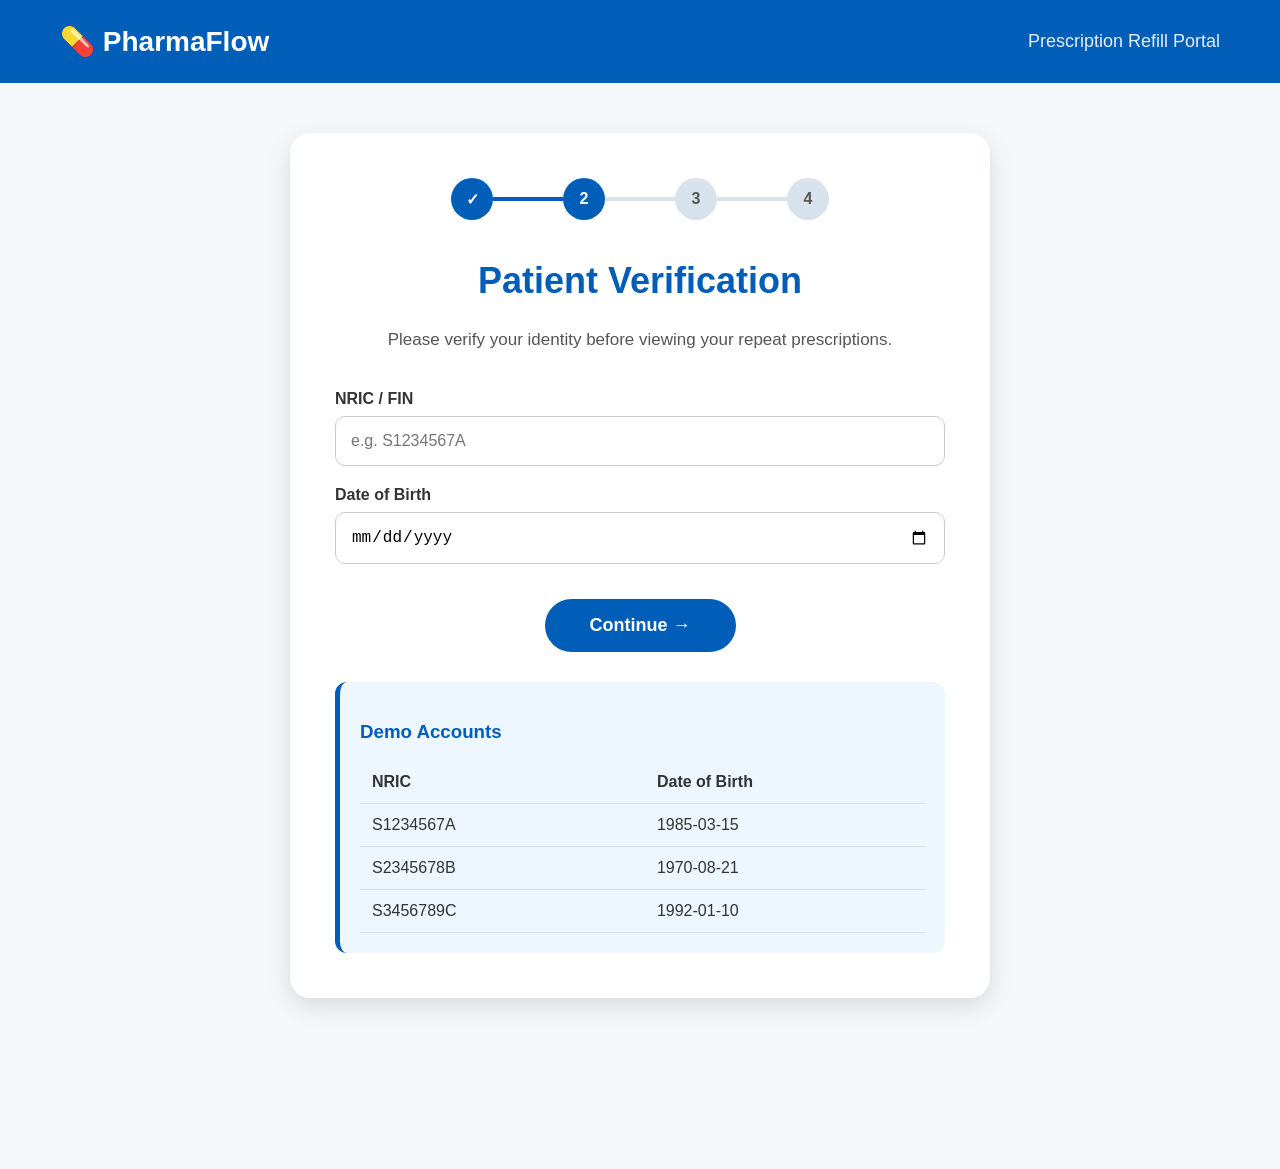
==== verify.html @ 3aa09349 "Add files via upload" ====
<!DOCTYPE html>
<html lang="en">

<head>

    <meta charset="UTF-8">
    <meta name="viewport" content="width=device-width, initial-scale=1.0">

    <title>Patient Verification | PharmaFlow</title>

    <link rel="stylesheet" href="css/style.css">

</head>


<body>


<header>

    <div class="logo">

        💊 PharmaFlow

    </div>


    <div class="subtitle">

        Prescription Refill Portal

    </div>


</header>



<main>


<div class="card">


    <!-- Progress -->

    <div class="progress">


        <div class="step completed">

            ✓

        </div>


        <div class="line completed"></div>


        <div class="step active">

            2

        </div>


        <div class="line"></div>


        <div class="step">

            3

        </div>


        <div class="line"></div>


        <div class="step">

            4

        </div>


    </div>



    <h1>

        Patient Verification

    </h1>



    <p class="description">

        Please verify your identity before viewing your repeat prescriptions.

    </p>



    <br>



    <div class="form-group">


        <label for="ic">

            NRIC / FIN

        </label>


        <input

            type="text"

            id="ic"

            placeholder="e.g. S1234567A"

        >


    </div>




    <div class="form-group">


        <label for="dob">

            Date of Birth

        </label>


        <input

            type="date"

            id="dob"

        >


    </div>




    <p id="errorMessage" class="error"></p>




    <button id="loginButton">

        Continue →

    </button>





    <div class="notice">


        <h3>

            Demo Accounts

        </h3>



        <div class="table-wrapper">


            <table>


                <tr>

                    <th>NRIC</th>

                    <th>Date of Birth</th>

                </tr>



                <tr>

                    <td>S1234567A</td>

                    <td>1985-03-15</td>

                </tr>



                <tr>

                    <td>S2345678B</td>

                    <td>1970-08-21</td>

                </tr>



                <tr>

                    <td>S3456789C</td>

                    <td>1992-01-10</td>

                </tr>


            </table>


        </div>


    </div>



</div>


</main>



<script src="js/database.js"></script>

<script src="js/auth.js"></script>


</body>

</html>
---- css/style.css ----
/* ==========================================
   GLOBAL RESET
========================================== */

*{
    box-sizing:border-box;
}


body{

    margin:0;

    min-height:100vh;

    padding-bottom:120px;

    font-family:
    Arial,
    Helvetica,
    sans-serif;

    background:#f4f8fb;

    color:#333;

}



/* ==========================================
   HEADER
========================================== */


header{

    background:#005EB8;

    color:white;

    padding:25px 60px;

    display:flex;

    justify-content:space-between;

    align-items:center;

}


.logo{

    font-size:28px;

    font-weight:bold;

}


.subtitle{

    font-size:18px;

    opacity:.9;

}



/* ==========================================
   MAIN CARD
========================================== */


main{

    display:flex;

    justify-content:center;

    padding:50px 20px;

}



.card{

    background:white;

    width:700px;

    max-width:100%;

    padding:45px;

    border-radius:20px;

    box-shadow:
    0 8px 25px rgba(0,0,0,.12);

}



/* ==========================================
   PROGRESS
========================================== */


.progress{

    display:flex;

    justify-content:center;

    align-items:center;

    margin-bottom:40px;

}


.step{

    width:42px;

    height:42px;

    flex-shrink:0;

    border-radius:50%;

    background:#d8e2eb;

    color:#555;

    display:flex;

    justify-content:center;

    align-items:center;

    font-weight:bold;

}


.step.active,
.step.completed{

    background:#005EB8;

    color:white;

}


.line{

    width:70px;

    height:4px;

    background:#d8e2eb;

}



.line.completed{

    background:#005EB8;

}



/* ==========================================
   TEXT
========================================== */


h1{

    text-align:center;

    color:#005EB8;

    font-size:36px;

}


.description{

    font-size:17px;

    line-height:1.7;

    text-align:center;

    color:#555;

}



/* ==========================================
   NOTICE
========================================== */


.notice{

    margin-top:30px;

    background:#eef6ff;

    border-left:5px solid #005EB8;

    padding:20px;

    border-radius:12px;

}


.notice h3{

    color:#005EB8;

}


.notice li{

    margin-bottom:10px;

}



/* ==========================================
   BUTTON
========================================== */


button{

    display:block;

    margin:35px auto 0;

    background:#005EB8;

    color:white;

    border:none;

    padding:16px 45px;

    border-radius:30px;

    font-size:18px;

    font-weight:bold;

}



button:hover{

    background:#004080;

}



/* ==========================================
   MEDICATION PAGE
========================================== */


#medicationList{

    margin-top:30px;

}



.medication-card{

    background:white;

    border:1px solid #d8e2eb;

    border-radius:18px;

    padding:30px;

    margin-bottom:35px;

    box-shadow:
    0 4px 14px rgba(0,0,0,.08);

}



.medication-header{

    display:flex;

    justify-content:space-between;

    align-items:center;

    border-bottom:1px solid #eee;

    padding-bottom:18px;

    margin-bottom:25px;

}



.medication-name{

    font-size:28px;

    color:#005EB8;

}



.remaining{

    background:#eef6ff;

    color:#005EB8;

    padding:10px 18px;

    border-radius:25px;

}



.medication-info{

    display:grid;

    grid-template-columns:1fr 1fr;

    gap:18px;

}



.info-box{

    background:#f8fafc;

    padding:18px;

    border-radius:12px;

}



/* ==========================================
   INPUTS
========================================== */


.input-grid{

    display:grid;

    grid-template-columns:
    repeat(3,1fr);

    gap:20px;

}



.input-card{

    background:#f8fafc;

    padding:18px;

    border-radius:12px;

}



.input-card input{

    width:100%;

    padding:14px;

    border:1px solid #ccc;

    border-radius:8px;

    font-size:16px;

}



textarea{

    width:100%;

    padding:15px;

    border-radius:10px;

    border:1px solid #ccc;

}



/* ==========================================
   SUMMARY BAR
========================================== */


.summaryBar{

    position:fixed;

    bottom:0;

    left:0;

    width:100%;

    background:#005EB8;

    color:white;

    display:flex;

    justify-content:space-between;

    align-items:center;

    padding:18px 40px;

    z-index:999;

}



.summaryBar button{

    margin:0;

    width:260px;

    background:white;

    color:#005EB8;

}



/* ==========================================
   CONFIRMATION TABLE
========================================== */


.summaryCard{

    overflow-x:auto;

}


table{

    width:100%;

    min-width:600px;

}



/* ==========================================
   MOBILE DEVICES
========================================== */


@media(max-width:900px){


body{

    padding-bottom:170px;

}



header{

    flex-direction:column;

    text-align:center;

    gap:10px;

    padding:25px;

}



.card{

    padding:30px 20px;

}



.progress{

    margin-bottom:30px;

}



.line{

    width:25px;

}



h1{

    font-size:30px;

}



.medication-header{

    flex-direction:column;

    align-items:flex-start;

    gap:15px;

}



.medication-info{

    grid-template-columns:1fr;

}



.input-grid{

    grid-template-columns:1fr;

}



.summaryBar{

    flex-direction:column;

    gap:12px;

    padding:15px;

}



.summaryBar button{

    width:100%;

}


}



@media(max-width:400px){


.step{

    width:35px;

    height:35px;

}



.line{

    width:15px;

}



.card{

    padding:25px 15px;

}



.logo{

    font-size:24px;

}


}

/* ==========================================
   MOBILE CONFIRMATION TABLE
========================================== */

.summaryCard{

    overflow-x:auto;

}


#summaryTable{

    width:100%;

    border-collapse:collapse;

}


#summaryTable th,
#summaryTable td{

    padding:12px;

    text-align:left;

    border-bottom:1px solid #ddd;

}


@media(max-width:600px){


#summaryTable{

    min-width:600px;

}


.summaryCard h2{

    font-size:22px;

}


#qrPlaceholder{

    width:150px;

    height:150px;

    margin:auto;

}


}

/* ==========================================
   FORM INPUTS
========================================== */


.form-group{

    margin-bottom:20px;

}


label{

    display:block;

    font-weight:bold;

    margin-bottom:8px;

    color:#333;

}


input{

    width:100%;

    padding:15px;

    border:1px solid #ccc;

    border-radius:10px;

    font-size:16px;

}



/* ==========================================
   ERROR MESSAGE
========================================== */


.error{

    color:#d00000;

    text-align:center;

    font-weight:bold;

}



/* ==========================================
   TABLE RESPONSIVENESS
========================================== */


.table-wrapper{

    overflow-x:auto;

}


table{

    width:100%;

    border-collapse:collapse;

}



th,
td{

    padding:12px;

    border-bottom:1px solid #ddd;

    text-align:left;

}



@media(max-width:600px){


input{

    font-size:16px;

}


button{

    width:100%;

}


.notice{

    padding:15px;

}


table{

    min-width:350px;

}


}

input[type="radio"],
input[type="checkbox"]{
    width:auto;
    margin-right:8px;
    vertical-align:middle;
}

input[type="radio"] + label,
input[type="checkbox"] + label{
    display:inline;
}
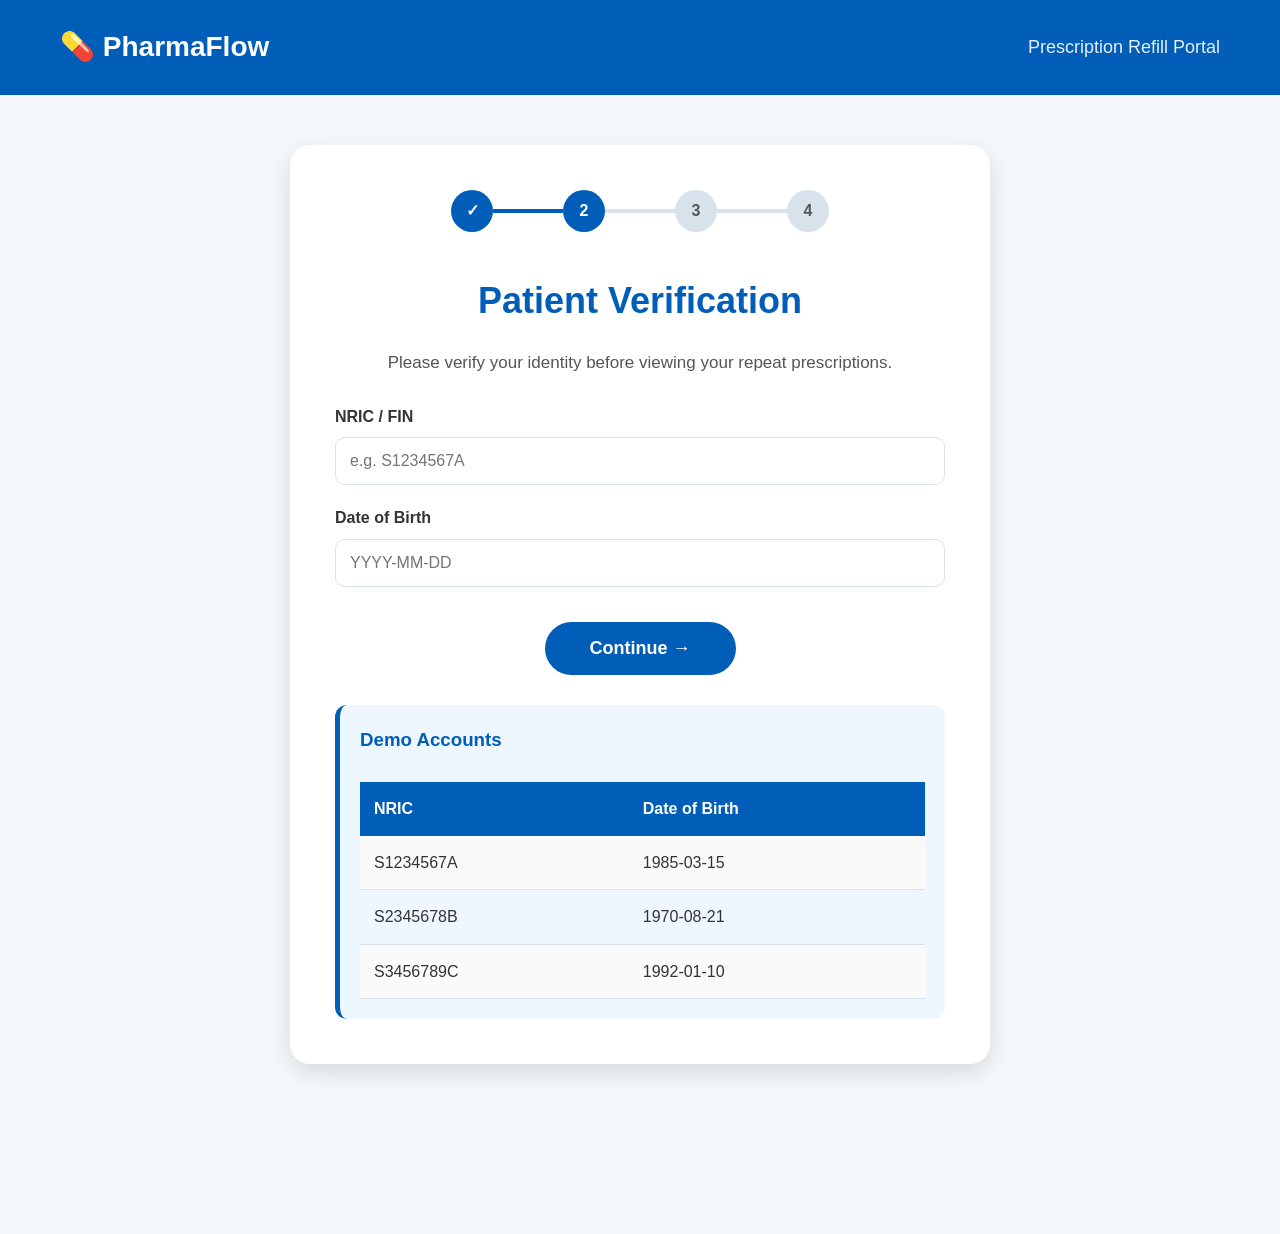
==== commit 23522684: "Add files via upload" ====
--- a/verify.html
+++ b/verify.html
@@ -146,9 +146,12 @@
 
         <input
 
-            type="date"
-
+            type="text"
             id="dob"
+            placeholder="YYYY-MM-DD"
+            inputmode="numeric"
+            pattern="[0-9]{4}-[0-9]{2}-[0-9]{2}"
+            autocomplete="bday"
 
         >
 
--- a/css/style.css
+++ b/css/style.css
@@ -1,45 +1,863 @@
-/* ==========================================
-   GLOBAL RESET
-========================================== */
+/* =====================================================
+   PharmaFlow
+   style.css
+   ===================================================== */
+
+
+/* =====================================================
+   CSS VARIABLES
+===================================================== */
+
+:root{
+
+    --primary:#005EB8;
+    --primary-dark:#004080;
+
+    --background:#f4f8fb;
+    --card:#ffffff;
+
+    --border:#d8e2eb;
+    --border-light:#eeeeee;
+
+    --light-blue:#eef6ff;
+    --light-grey:#f8fafc;
+
+    --text:#333333;
+    --text-light:#666666;
+
+    --shadow:
+        0 8px 25px rgba(0,0,0,0.12);
+
+}
+
+
+/* =====================================================
+   RESET
+===================================================== */
 
 *{
+
+    margin:0;
+    padding:0;
     box-sizing:border-box;
-}
-
+
+}
+
+
+/* =====================================================
+   BODY
+===================================================== */
 
 body{
 
+    min-height:100vh;
+
+    font-family:
+        Arial,
+        Helvetica,
+        sans-serif;
+
+    background:var(--background);
+
+    color:var(--text);
+
+    line-height:1.6;
+
+    padding-bottom:120px;
+
+}
+
+
+/* =====================================================
+   HEADER
+===================================================== */
+
+header{
+
+    background:var(--primary);
+
+    color:white;
+
+    padding:25px 60px;
+
+    display:flex;
+
+    justify-content:space-between;
+
+    align-items:center;
+
+}
+
+
+.logo{
+
+    font-size:28px;
+
+    font-weight:bold;
+
+}
+
+
+.subtitle{
+
+    font-size:18px;
+
+    opacity:0.9;
+
+}
+
+
+/* =====================================================
+   MAIN LAYOUT
+===================================================== */
+
+main{
+
+    display:flex;
+
+    justify-content:center;
+
+    align-items:flex-start;
+
+    padding:50px 20px;
+
+}
+
+
+.container{
+
+    width:100%;
+
+    max-width:1200px;
+
+    margin:auto;
+
+}
+
+
+.card{
+
+    width:700px;
+
+    max-width:100%;
+
+    background:var(--card);
+
+    padding:45px;
+
+    border-radius:20px;
+
+    box-shadow:var(--shadow);
+
+}
+
+
+/* =====================================================
+   PROGRESS BAR
+===================================================== */
+
+.progress{
+
+    display:flex;
+
+    justify-content:center;
+
+    align-items:center;
+
+    margin-bottom:40px;
+
+}
+
+
+.step{
+
+    width:42px;
+
+    height:42px;
+
+    border-radius:50%;
+
+    background:var(--border);
+
+    color:#555;
+
+    display:flex;
+
+    justify-content:center;
+
+    align-items:center;
+
+    font-weight:bold;
+
+}
+
+
+.step.active{
+
+    background:var(--primary);
+
+    color:white;
+
+}
+
+
+.step.completed{
+
+    background:var(--primary);
+
+    color:white;
+
+}
+
+
+.line{
+
+    width:70px;
+
+    height:4px;
+
+    background:var(--border);
+
+}
+
+
+.line.completed{
+
+    background:var(--primary);
+
+}
+
+
+/* =====================================================
+   TYPOGRAPHY
+===================================================== */
+
+h1{
+
+    text-align:center;
+
+    color:var(--primary);
+
+    font-size:36px;
+
+    margin-bottom:20px;
+
+}
+
+
+h2{
+
+    color:var(--primary);
+
+    margin-bottom:15px;
+
+}
+
+
+h3{
+
+    color:var(--primary);
+
+    margin-bottom:12px;
+
+}
+
+
+.description{
+
+    text-align:center;
+
+    color:#555;
+
+    font-size:17px;
+
+    line-height:1.7;
+
+}
+
+
+p{
+
+    line-height:1.7;
+
+}
+
+
+label{
+
+    display:block;
+
+    font-weight:600;
+
+    margin-bottom:8px;
+
+}
+
+
+/* =====================================================
+   NOTICE BOX
+===================================================== */
+
+.notice{
+
+    margin-top:30px;
+
+    background:var(--light-blue);
+
+    border-left:5px solid var(--primary);
+
+    border-radius:12px;
+
+    padding:20px;
+
+}
+
+
+.notice ul{
+
+    margin-left:20px;
+
+}
+
+
+.notice li{
+
+    margin-bottom:10px;
+
+}
+
+
+/* =====================================================
+   BUTTONS
+===================================================== */
+
+button{
+
+    display:block;
+
+    margin:35px auto 0;
+
+    padding:16px 45px;
+
+    border:none;
+
+    border-radius:30px;
+
+    background:var(--primary);
+
+    color:white;
+
+    font-size:18px;
+
+    font-weight:bold;
+
+    cursor:pointer;
+
+    transition:0.25s;
+
+}
+
+
+button:hover{
+
+    background:var(--primary-dark);
+
+}
+
+/* =====================================================
+   FORM ELEMENTS
+===================================================== */
+
+.form-group{
+
+    margin-bottom:20px;
+
+}
+
+
+input,
+textarea{
+
+    width:100%;
+
+    padding:14px;
+
+    border:1px solid var(--border);
+
+    border-radius:10px;
+
+    background:white;
+
+    font-size:16px;
+
+    font-family:inherit;
+
+    color:var(--text);
+
+}
+
+
+input:focus,
+textarea:focus{
+
+    outline:none;
+
+    border-color:var(--primary);
+
+    box-shadow:0 0 0 3px rgba(0,94,184,.15);
+
+}
+
+
+textarea{
+
+    resize:vertical;
+
+    min-height:100px;
+
+}
+
+
+/* =====================================================
+   ERROR MESSAGE
+===================================================== */
+
+.error{
+
+    margin-top:15px;
+
+    text-align:center;
+
+    color:#d00000;
+
+    font-weight:bold;
+
+}
+
+
+/* =====================================================
+   TABLES
+===================================================== */
+
+.table-wrapper{
+
+    overflow-x:auto;
+
+}
+
+
+table{
+
+    width:100%;
+
+    border-collapse:collapse;
+
+    margin-top:15px;
+
+}
+
+
+th{
+
+    background:var(--primary);
+
+    color:white;
+
+    padding:14px;
+
+    text-align:left;
+
+    font-weight:bold;
+
+}
+
+
+td{
+
+    padding:14px;
+
+    border-bottom:1px solid var(--border);
+
+}
+
+
+tr:nth-child(even){
+
+    background:#fafafa;
+
+}
+
+
+/* =====================================================
+   SUMMARY CARDS
+===================================================== */
+
+.summaryCard{
+
+    background:white;
+
+    border:1px solid var(--border);
+
+    border-radius:15px;
+
+    padding:25px;
+
+    margin-top:25px;
+
+    box-shadow:
+        0 3px 10px rgba(0,0,0,.05);
+
+}
+
+
+.summaryCard h2{
+
+    margin-top:0;
+
+    margin-bottom:15px;
+
+}
+
+
+/* =====================================================
+   QR CODE
+===================================================== */
+
+#qrPlaceholder{
+
+    width:180px;
+
+    height:180px;
+
+    margin:auto;
+
+    display:flex;
+
+    flex-direction:column;
+
+    justify-content:center;
+
+    align-items:center;
+
+    background:#fafafa;
+
+    border:2px dashed var(--border);
+
+    border-radius:15px;
+
+    color:var(--primary);
+
+    font-weight:bold;
+
+}
+
+
+/* =====================================================
+   MEDICATION PAGE
+===================================================== */
+
+#medicationList{
+
+    margin-top:30px;
+
+}
+
+
+.medication-card{
+
+    background:white;
+
+    border:1px solid var(--border);
+
+    border-radius:18px;
+
+    padding:30px;
+
+    margin-bottom:35px;
+
+    box-shadow:
+        0 4px 14px rgba(0,0,0,.08);
+
+}
+
+
+.medication-header{
+
+    display:flex;
+
+    justify-content:space-between;
+
+    align-items:center;
+
+    gap:20px;
+
+    padding-bottom:18px;
+
+    margin-bottom:25px;
+
+    border-bottom:1px solid var(--border-light);
+
+}
+
+
+.medication-name{
+
+    font-size:28px;
+
+    font-weight:bold;
+
+    color:var(--primary);
+
+}
+
+
+.remaining{
+
+    background:var(--light-blue);
+
+    color:var(--primary);
+
+    padding:12px 20px;
+
+    border-radius:25px;
+
+    text-align:center;
+
+    font-weight:bold;
+
+}
+
+
+/* =====================================================
+   MEDICATION INFORMATION
+===================================================== */
+
+.medication-info{
+
+    display:grid;
+
+    grid-template-columns:repeat(2,1fr);
+
+    gap:18px;
+
+    margin-bottom:30px;
+
+}
+
+
+.info-box{
+
+    background:var(--light-grey);
+
+    border-radius:12px;
+
+    padding:18px;
+
+}
+
+
+.info-title{
+
+    color:var(--text-light);
+
+    font-size:14px;
+
+    margin-bottom:8px;
+
+}
+
+
+.info-value{
+
+    font-size:18px;
+
+    font-weight:600;
+
+}
+
+/* =====================================================
+   REQUEST SECTION
+===================================================== */
+
+.request-section{
+
+    margin-top:25px;
+
+}
+
+
+.request-title{
+
+    font-size:20px;
+
+    font-weight:bold;
+
+    color:var(--primary);
+
+    margin-bottom:20px;
+
+}
+
+
+/* =====================================================
+   RADIO BUTTONS
+===================================================== */
+
+.radio-group{
+
+    display:flex;
+
+    align-items:center;
+
+    gap:35px;
+
+    margin-bottom:20px;
+
+    flex-wrap:wrap;
+
+}
+
+
+.radio-row{
+
+    display:flex;
+
+    align-items:center;
+
+    gap:8px;
+
+}
+
+
+.radio-row input[type="radio"]{
+
+    width:18px;
+
+    height:18px;
+
     margin:0;
 
-    min-height:100vh;
-
-    padding-bottom:120px;
-
-    font-family:
-    Arial,
-    Helvetica,
-    sans-serif;
-
-    background:#f4f8fb;
-
-    color:#333;
-
-}
-
-
-
-/* ==========================================
-   HEADER
-========================================== */
-
-
-header{
-
-    background:#005EB8;
+    cursor:pointer;
+
+}
+
+
+.radio-row label{
+
+    margin:0;
+
+    font-weight:500;
+
+    cursor:pointer;
+
+}
+
+
+/* =====================================================
+   INPUT GRID
+===================================================== */
+
+.input-grid{
+
+    display:grid;
+
+    grid-template-columns:repeat(3,1fr);
+
+    gap:20px;
+
+    margin-top:20px;
+
+}
+
+
+.input-card{
+
+    background:var(--light-grey);
+
+    border-radius:12px;
+
+    padding:18px;
+
+    transition:0.25s;
+
+}
+
+
+.input-card label{
+
+    display:block;
+
+    margin-bottom:10px;
+
+    font-weight:600;
+
+}
+
+
+.input-card input{
+
+    margin:0;
+
+}
+
+
+/* =====================================================
+   DISABLED INPUTS
+===================================================== */
+
+.disabled{
+
+    opacity:.45;
+
+    pointer-events:none;
+
+}
+
+
+/* =====================================================
+   ESTIMATE BOX
+===================================================== */
+
+.estimate{
+
+    margin-top:25px;
+
+    padding:18px;
+
+    background:var(--light-blue);
+
+    border-left:5px solid var(--primary);
+
+    border-radius:10px;
+
+    color:var(--primary);
+
+    font-weight:600;
+
+    line-height:1.6;
+
+}
+
+
+/* =====================================================
+   SUMMARY BAR
+===================================================== */
+
+.summaryBar{
+
+    position:fixed;
+
+    left:0;
+
+    bottom:0;
+
+    width:100%;
+
+    background:var(--primary);
 
     color:white;
 
-    padding:25px 60px;
+    padding:18px 40px;
 
     display:flex;
 
@@ -47,813 +865,369 @@
 
     align-items:center;
 
-}
-
-
-.logo{
-
-    font-size:28px;
+    gap:20px;
+
+    box-shadow:
+        0 -4px 15px rgba(0,0,0,.18);
+
+    z-index:999;
+
+}
+
+
+.summaryBar strong{
+
+    font-size:18px;
+
+}
+
+
+.summaryBar span{
+
+    font-size:18px;
 
     font-weight:bold;
 
 }
 
 
-.subtitle{
-
-    font-size:18px;
-
-    opacity:.9;
-
-}
-
-
-
-/* ==========================================
-   MAIN CARD
-========================================== */
-
-
-main{
-
-    display:flex;
-
-    justify-content:center;
-
-    padding:50px 20px;
-
-}
-
-
-
-.card{
+.summaryBar button{
+
+    margin:0;
+
+    width:260px;
 
     background:white;
 
-    width:700px;
-
-    max-width:100%;
-
-    padding:45px;
+    color:var(--primary);
+
+    border-radius:10px;
+
+}
+
+
+.summaryBar button:hover{
+
+    background:#f2f2f2;
+
+}
+
+
+/* =====================================================
+   SMALL UI IMPROVEMENTS
+===================================================== */
+
+button{
+
+    transition:
+        background .25s,
+        transform .15s;
+
+}
+
+
+button:hover{
+
+    transform:translateY(-2px);
+
+}
+
+
+button:active{
+
+    transform:translateY(0);
+
+}
+
+
+input:disabled{
+
+    background:#eeeeee;
+
+}
+
+
+input[type="number"]::-webkit-outer-spin-button,
+input[type="number"]::-webkit-inner-spin-button{
+
+    margin:0;
+
+}
+
+/* =====================================================
+   MOBILE RESPONSIVE
+===================================================== */
+
+@media (max-width:900px){
+
+    body{
+
+        padding-bottom:170px;
+
+    }
+
+    header{
+
+        flex-direction:column;
+
+        text-align:center;
+
+        gap:10px;
+
+        padding:25px;
+
+    }
+
+    main{
+
+        padding:25px 15px;
+
+    }
+
+    .card{
+
+        width:100%;
+
+        padding:30px 20px;
+
+    }
+
+    .progress{
+
+        flex-wrap:wrap;
+
+        gap:8px;
+
+    }
+
+    .line{
+
+        width:35px;
+
+    }
+
+    h1{
+
+        font-size:30px;
+
+    }
+
+    .description{
+
+        font-size:16px;
+
+    }
+
+    .medication-header{
+
+        flex-direction:column;
+
+        align-items:flex-start;
+
+    }
+
+    .remaining{
+
+        width:100%;
+
+        text-align:center;
+
+    }
+
+    .medication-info{
+
+        grid-template-columns:1fr;
+
+    }
+
+    .input-grid{
+
+        grid-template-columns:1fr;
+
+    }
+
+    .radio-group{
+
+        gap:20px;
+
+    }
+
+    .summaryBar{
+
+        flex-direction:column;
+
+        align-items:stretch;
+
+        padding:18px;
+
+        gap:15px;
+
+    }
+
+    .summaryBar button{
+
+        width:100%;
+
+    }
+
+}
+
+
+/* =====================================================
+   SMALL PHONES
+===================================================== */
+
+@media (max-width:600px){
+
+    .logo{
+
+        font-size:24px;
+
+    }
+
+    .subtitle{
+
+        font-size:16px;
+
+    }
+
+    h1{
+
+        font-size:26px;
+
+    }
+
+    h2{
+
+        font-size:22px;
+
+    }
+
+    .step{
+
+        width:36px;
+
+        height:36px;
+
+        font-size:14px;
+
+    }
+
+    .line{
+
+        width:20px;
+
+    }
+
+    .medication-name{
+
+        font-size:22px;
+
+    }
+
+    .request-title{
+
+        font-size:18px;
+
+    }
+
+    .summaryCard{
+
+        padding:18px;
+
+    }
+
+    #qrPlaceholder{
+
+        width:150px;
+
+        height:150px;
+
+    }
+
+    table{
+
+        min-width:550px;
+
+    }
+
+    .table-wrapper{
+
+        overflow-x:auto;
+
+    }
+
+}
+
+
+/* =====================================================
+   LARGE DESKTOPS
+===================================================== */
+
+@media (min-width:1400px){
+
+    .card{
+
+        width:850px;
+
+    }
+
+}
+
+
+/* =====================================================
+   ACCESSIBILITY
+===================================================== */
+
+button:focus,
+input:focus,
+textarea:focus{
+
+    outline:none;
+
+}
+
+
+::selection{
+
+    background:var(--primary);
+
+    color:white;
+
+}
+
+
+/* =====================================================
+   SCROLLBAR
+===================================================== */
+
+::-webkit-scrollbar{
+
+    width:10px;
+
+}
+
+::-webkit-scrollbar-track{
+
+    background:#f2f2f2;
+
+}
+
+::-webkit-scrollbar-thumb{
+
+    background:#c5c5c5;
 
     border-radius:20px;
 
-    box-shadow:
-    0 8px 25px rgba(0,0,0,.12);
-
-}
-
-
-
-/* ==========================================
-   PROGRESS
-========================================== */
-
-
-.progress{
-
-    display:flex;
-
-    justify-content:center;
-
-    align-items:center;
-
-    margin-bottom:40px;
-
-}
-
-
-.step{
-
-    width:42px;
-
-    height:42px;
-
-    flex-shrink:0;
-
-    border-radius:50%;
-
-    background:#d8e2eb;
-
-    color:#555;
-
-    display:flex;
-
-    justify-content:center;
-
-    align-items:center;
-
-    font-weight:bold;
-
-}
-
-
-.step.active,
-.step.completed{
-
-    background:#005EB8;
-
-    color:white;
-
-}
-
-
-.line{
-
-    width:70px;
-
-    height:4px;
-
-    background:#d8e2eb;
-
-}
-
-
-
-.line.completed{
-
-    background:#005EB8;
-
-}
-
-
-
-/* ==========================================
-   TEXT
-========================================== */
-
-
-h1{
-
-    text-align:center;
-
-    color:#005EB8;
-
-    font-size:36px;
-
-}
-
-
-.description{
-
-    font-size:17px;
-
-    line-height:1.7;
-
-    text-align:center;
-
-    color:#555;
-
-}
-
-
-
-/* ==========================================
-   NOTICE
-========================================== */
-
-
-.notice{
-
-    margin-top:30px;
-
-    background:#eef6ff;
-
-    border-left:5px solid #005EB8;
-
-    padding:20px;
-
-    border-radius:12px;
-
-}
-
-
-.notice h3{
-
-    color:#005EB8;
-
-}
-
-
-.notice li{
-
-    margin-bottom:10px;
-
-}
-
-
-
-/* ==========================================
-   BUTTON
-========================================== */
-
-
-button{
-
-    display:block;
-
-    margin:35px auto 0;
-
-    background:#005EB8;
-
-    color:white;
-
-    border:none;
-
-    padding:16px 45px;
-
-    border-radius:30px;
-
-    font-size:18px;
-
-    font-weight:bold;
-
-}
-
-
-
-button:hover{
-
-    background:#004080;
-
-}
-
-
-
-/* ==========================================
-   MEDICATION PAGE
-========================================== */
-
-
-#medicationList{
-
-    margin-top:30px;
-
-}
-
-
-
-.medication-card{
-
-    background:white;
-
-    border:1px solid #d8e2eb;
-
-    border-radius:18px;
-
-    padding:30px;
-
-    margin-bottom:35px;
-
-    box-shadow:
-    0 4px 14px rgba(0,0,0,.08);
-
-}
-
-
-
-.medication-header{
-
-    display:flex;
-
-    justify-content:space-between;
-
-    align-items:center;
-
-    border-bottom:1px solid #eee;
-
-    padding-bottom:18px;
-
-    margin-bottom:25px;
-
-}
-
-
-
-.medication-name{
-
-    font-size:28px;
-
-    color:#005EB8;
-
-}
-
-
-
-.remaining{
-
-    background:#eef6ff;
-
-    color:#005EB8;
-
-    padding:10px 18px;
-
-    border-radius:25px;
-
-}
-
-
-
-.medication-info{
-
-    display:grid;
-
-    grid-template-columns:1fr 1fr;
-
-    gap:18px;
-
-}
-
-
-
-.info-box{
-
-    background:#f8fafc;
-
-    padding:18px;
-
-    border-radius:12px;
-
-}
-
-
-
-/* ==========================================
-   INPUTS
-========================================== */
-
-
-.input-grid{
-
-    display:grid;
-
-    grid-template-columns:
-    repeat(3,1fr);
-
-    gap:20px;
-
-}
-
-
-
-.input-card{
-
-    background:#f8fafc;
-
-    padding:18px;
-
-    border-radius:12px;
-
-}
-
-
-
-.input-card input{
-
-    width:100%;
-
-    padding:14px;
-
-    border:1px solid #ccc;
-
-    border-radius:8px;
-
-    font-size:16px;
-
-}
-
-
-
-textarea{
-
-    width:100%;
-
-    padding:15px;
-
-    border-radius:10px;
-
-    border:1px solid #ccc;
-
-}
-
-
-
-/* ==========================================
-   SUMMARY BAR
-========================================== */
-
-
-.summaryBar{
-
-    position:fixed;
-
-    bottom:0;
-
-    left:0;
-
-    width:100%;
-
-    background:#005EB8;
-
-    color:white;
-
-    display:flex;
-
-    justify-content:space-between;
-
-    align-items:center;
-
-    padding:18px 40px;
-
-    z-index:999;
-
-}
-
-
-
-.summaryBar button{
-
-    margin:0;
-
-    width:260px;
-
-    background:white;
-
-    color:#005EB8;
-
-}
-
-
-
-/* ==========================================
-   CONFIRMATION TABLE
-========================================== */
-
-
-.summaryCard{
-
-    overflow-x:auto;
-
-}
-
-
-table{
-
-    width:100%;
-
-    min-width:600px;
-
-}
-
-
-
-/* ==========================================
-   MOBILE DEVICES
-========================================== */
-
-
-@media(max-width:900px){
-
-
-body{
-
-    padding-bottom:170px;
-
-}
-
-
-
-header{
-
-    flex-direction:column;
-
-    text-align:center;
-
-    gap:10px;
-
-    padding:25px;
-
-}
-
-
-
-.card{
-
-    padding:30px 20px;
-
-}
-
-
-
-.progress{
-
-    margin-bottom:30px;
-
-}
-
-
-
-.line{
-
-    width:25px;
-
-}
-
-
-
-h1{
-
-    font-size:30px;
-
-}
-
-
-
-.medication-header{
-
-    flex-direction:column;
-
-    align-items:flex-start;
-
-    gap:15px;
-
-}
-
-
-
-.medication-info{
-
-    grid-template-columns:1fr;
-
-}
-
-
-
-.input-grid{
-
-    grid-template-columns:1fr;
-
-}
-
-
-
-.summaryBar{
-
-    flex-direction:column;
-
-    gap:12px;
-
-    padding:15px;
-
-}
-
-
-
-.summaryBar button{
-
-    width:100%;
-
-}
-
-
-}
-
-
-
-@media(max-width:400px){
-
-
-.step{
-
-    width:35px;
-
-    height:35px;
-
-}
-
-
-
-.line{
-
-    width:15px;
-
-}
-
-
-
-.card{
-
-    padding:25px 15px;
-
-}
-
-
-
-.logo{
-
-    font-size:24px;
-
-}
-
-
-}
-
-/* ==========================================
-   MOBILE CONFIRMATION TABLE
-========================================== */
-
-.summaryCard{
-
-    overflow-x:auto;
-
-}
-
-
-#summaryTable{
-
-    width:100%;
-
-    border-collapse:collapse;
-
-}
-
-
-#summaryTable th,
-#summaryTable td{
-
-    padding:12px;
-
-    text-align:left;
-
-    border-bottom:1px solid #ddd;
-
-}
-
-
-@media(max-width:600px){
-
-
-#summaryTable{
-
-    min-width:600px;
-
-}
-
-
-.summaryCard h2{
-
-    font-size:22px;
-
-}
-
-
-#qrPlaceholder{
-
-    width:150px;
-
-    height:150px;
-
-    margin:auto;
-
-}
-
-
-}
-
-/* ==========================================
-   FORM INPUTS
-========================================== */
-
-
-.form-group{
-
-    margin-bottom:20px;
-
-}
-
-
-label{
-
-    display:block;
-
-    font-weight:bold;
-
-    margin-bottom:8px;
-
-    color:#333;
-
-}
-
-
-input{
-
-    width:100%;
-
-    padding:15px;
-
-    border:1px solid #ccc;
-
-    border-radius:10px;
-
-    font-size:16px;
-
-}
-
-
-
-/* ==========================================
-   ERROR MESSAGE
-========================================== */
-
-
-.error{
-
-    color:#d00000;
-
-    text-align:center;
-
-    font-weight:bold;
-
-}
-
-
-
-/* ==========================================
-   TABLE RESPONSIVENESS
-========================================== */
-
-
-.table-wrapper{
-
-    overflow-x:auto;
-
-}
-
-
-table{
-
-    width:100%;
-
-    border-collapse:collapse;
-
-}
-
-
-
-th,
-td{
-
-    padding:12px;
-
-    border-bottom:1px solid #ddd;
-
-    text-align:left;
-
-}
-
-
-
-@media(max-width:600px){
-
-
-input{
-
-    font-size:16px;
-
-}
-
-
-button{
-
-    width:100%;
-
-}
-
-
-.notice{
-
-    padding:15px;
-
-}
-
-
-table{
-
-    min-width:350px;
-
-}
-
-
-}
-
-input[type="radio"],
-input[type="checkbox"]{
-    width:auto;
-    margin-right:8px;
-    vertical-align:middle;
-}
-
-input[type="radio"] + label,
-input[type="checkbox"] + label{
-    display:inline;
-}+}
+
+::-webkit-scrollbar-thumb:hover{
+
+    background:#9a9a9a;
+
+}
+
+
+/* =====================================================
+   END OF FILE
+===================================================== */
